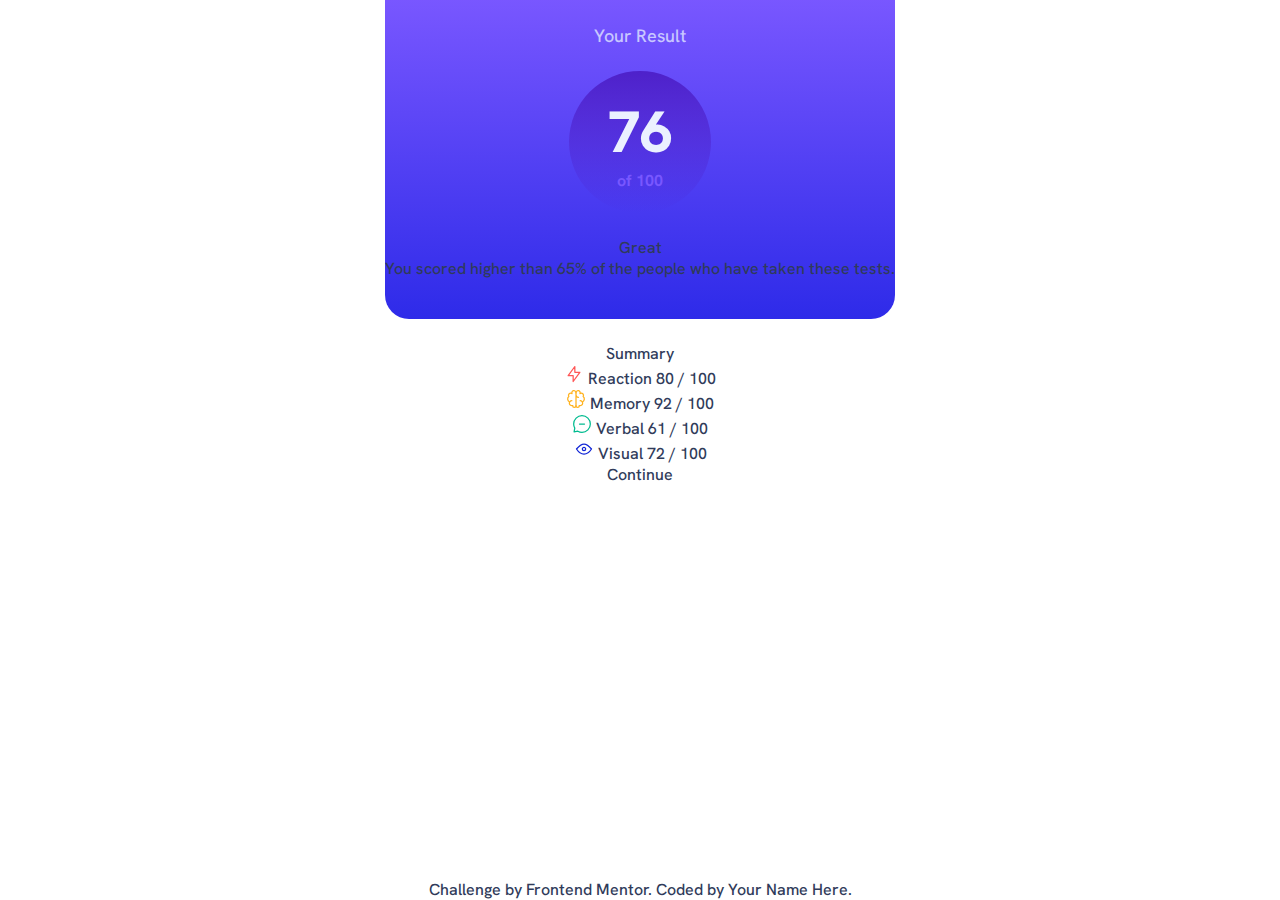
==== index.html @ b02c167d "Add styles to result-card__score-container and his children." ====
<!DOCTYPE html>
<html lang="en">
  <head>
    <meta charset="UTF-8" />
    <meta name="viewport" content="width=device-width, initial-scale=1.0" />
    <!-- displays site properly based on user's device -->
    <meta
      name="description"
      content="Frontend Mentor | Results summary component"
    />

    <link
      rel="icon"
      type="image/png"
      sizes="32x32"
      href="./assets/images/favicon-32x32.png"
    />

    <link
      rel="preload"
      href="/assets/fonts/static/hanken-grotesk-v8-latin-500.woff2"
      as="font"
      type="font/woff2"
      crossorigin
    />

    <link rel="stylesheet" href="css/main.css" />

    <title>Frontend Mentor | Results summary component</title>
  </head>
  <body>
    <main>
      <article class="result-card">
        <header class="result-card__header">
          <div class="result-card__score-container">
            <h1 class="result-card__title">Your Result</h1>
            <div class="result-card__score">
              <span class="result-card__score-number">76</span>
              <span class="result-card__score-max">of 100</span>
            </div>
          </div>

          <div class="result-card__content">
            <h2 class="result-card__subtitle">Great</h2>
            <p class="result-card__description">
              You scored higher than 65% of the people who have taken these
              tests.
            </p>
          </div>
        </header>

        <footer class="result-card__footer">
          <h3 class="result-card__footer-title">Summary</h3>

          <ul class="result-card__list">
            <li class="result-card__list-item">
              <img
                class="result-card__list-icon"
                src="/assets/images/icon-reaction.svg"
                alt="Reaction"
                aria-hidden="true"
              />
              <span class="result-card__list-text">Reaction</span>
              <span class="result-card__list-score">80 / 100</span>
            </li>
            <li class="result-card__list-item">
              <img
                class="result-card__list-icon"
                src="/assets/images/icon-memory.svg"
                alt="Reaction"
                aria-hidden="true"
              />
              <span class="result-card__list-text">Memory</span>
              <span class="result-card__list-score">92 / 100</span>
            </li>
            <li class="result-card__list-item">
              <img
                class="result-card__list-icon"
                src="/assets/images/icon-verbal.svg"
                alt="Reaction"
                aria-hidden="true"
              />
              <span class="result-card__list-text">Verbal</span>
              <span class="result-card__list-score">61 / 100</span>
            </li>
            <li class="result-card__list-item">
              <img
                class="result-card__list-icon"
                src="/assets/images/icon-visual.svg"
                alt="Reaction"
                aria-hidden="true"
              />
              <span class="result-card__list-text">Visual</span>
              <span class="result-card__list-score">72 / 100</span>
            </li>
          </ul>

          <button class="result-card__button">Continue</button>
        </footer>
      </article>
    </main>
    <footer class="attribution">
      Challenge by
      <a href="https://www.frontendmentor.io?ref=challenge" target="_blank"
        >Frontend Mentor</a
      >. Coded by <a href="#">Your Name Here</a>.
    </footer>
  </body>
</html>
---- css/main.css ----
*:where(:not(html, iframe, canvas, img, svg, video, audio):not(svg *, symbol *)) {
  all: unset;
  display: revert;
}

/* Preferred box-sizing value */
*,
*::before,
*::after {
  box-sizing: border-box;
}

/* Fix mobile Safari increase font-size on landscape mode */
html {
  -moz-text-size-adjust: none;
  -webkit-text-size-adjust: none;
  text-size-adjust: none;
}

/* Reapply the pointer cursor for anchor tags */
a,
button {
  cursor: revert;
}

/* Remove list styles (bullets/numbers) */
ol,
ul,
menu,
summary {
  list-style: none;
}

/* Firefox: solve issue where nested ordered lists continue numbering from parent (https://bugzilla.mozilla.org/show_bug.cgi?id=1881517) */
ol {
  counter-reset: revert;
}

/* For images to not be able to exceed their container */
img {
  max-inline-size: 100%;
  max-block-size: 100%;
}

/* removes spacing between cells in tables */
table {
  border-collapse: collapse;
}

/* Safari - solving issue when using user-select:none on the <body> text input doesn't working */
input,
textarea {
  -moz-user-select: auto;
       user-select: auto;
  -webkit-user-select: auto;
}

/* revert the 'white-space' property for textarea elements on Safari */
textarea {
  white-space: revert;
}

/* minimum style to allow to style meter element */
meter {
  -webkit-appearance: revert;
  -moz-appearance: revert;
       appearance: revert;
}

/* preformatted text - use only for this feature */
:where(pre) {
  all: revert;
  box-sizing: border-box;
}

/* reset default text opacity of input placeholder */
::-moz-placeholder {
  color: unset;
}
::placeholder {
  color: unset;
}

/* fix the feature of 'hidden' attribute.
display:revert; revert to element instead of attribute */
:where([hidden]) {
  display: none;
}

/* revert for bug in Chromium browsers
- fix for the content editable attribute will work properly.
- webkit-user-select: auto; added for Safari in case of using user-select:none on wrapper element*/
:where([contenteditable]:not([contenteditable=false])) {
  -moz-user-modify: read-write;
  -webkit-user-modify: read-write;
  overflow-wrap: break-word;
  line-break: after-white-space;
  -webkit-line-break: after-white-space;
  -moz-user-select: auto;
       user-select: auto;
  -webkit-user-select: auto;
}

/* apply back the draggable feature - exist only in Chromium and Safari */
:where([draggable=true]) {
  -webkit-user-drag: element;
}

/* Revert Modal native behavior */
:where(dialog:modal) {
  all: revert;
  box-sizing: border-box;
}

/* Remove details summary webkit styles */
::-webkit-details-marker {
  display: none;
}

html,
body {
  max-width: 100vw;
  overflow-x: hidden;
}

body {
  align-items: center;
  background-color: hsl(0, 0%, 100%);
  color: hsl(224, 30%, 27%);
  display: flex;
  flex-direction: column;
  font-family: "Hanken Grotesk", sans-serif;
  min-height: 100dvh;
  justify-content: space-between;
  text-align: center;
}

main {
  align-items: center;
  display: flex;
  flex-direction: column;
  justify-content: center;
  width: 100%;
}

/* hanken-grotesk-500 - latin */
@font-face {
  font-display: swap; /* Check https://developer.mozilla.org/en-US/docs/Web/CSS/@font-face/font-display for other options. */
  font-family: "Hanken Grotesk";
  font-style: normal;
  font-weight: 500;
  src: url("../assets/fonts/static/hanken-grotesk-v8-latin-500.woff2") format("woff2"); /* Chrome 36+, Opera 23+, Firefox 39+, Safari 12+, iOS 10+ */
}
/* hanken-grotesk-700 - latin */
@font-face {
  font-display: swap; /* Check https://developer.mozilla.org/en-US/docs/Web/CSS/@font-face/font-display for other options. */
  font-family: "Hanken Grotesk";
  font-style: normal;
  font-weight: 700;
  src: url("../assets/fonts/static/hanken-grotesk-v8-latin-700.woff2") format("woff2"); /* Chrome 36+, Opera 23+, Firefox 39+, Safari 12+, iOS 10+ */
}
/* hanken-grotesk-800 - latin */
@font-face {
  font-display: swap; /* Check https://developer.mozilla.org/en-US/docs/Web/CSS/@font-face/font-display for other options. */
  font-family: "Hanken Grotesk";
  font-style: normal;
  font-weight: 800;
  src: url("../assets/fonts/static/hanken-grotesk-v8-latin-800.woff2") format("woff2"); /* Chrome 36+, Opera 23+, Firefox 39+, Safari 12+, iOS 10+ */
}
.result-card {
  display: flex;
  flex-direction: column;
  gap: 1.5rem;
}
.result-card .result-card__header {
  background: linear-gradient(to bottom, hsl(252, 100%, 67%), hsl(241, 81%, 54%));
  border-radius: 0 0 1.5rem 1.5rem;
  align-items: center;
  display: flex;
  flex-direction: column;
  gap: 1.5rem;
  padding: 1.5rem 0 2.5rem;
}
.result-card .result-card__score-container {
  align-items: center;
  display: flex;
  flex-direction: column;
  gap: 1.5rem;
}
.result-card .result-card__title {
  color: hsl(241, 100%, 89%);
  font-size: 1.125rem;
}
.result-card .result-card__score {
  align-items: center;
  display: flex;
  flex-direction: column;
  gap: 0;
  background: linear-gradient(to bottom, hsl(256, 72%, 46%), hsla(241, 72%, 46%, 0));
  border-radius: 100%;
  height: 8.875rem;
  justify-content: center;
  width: 8.875rem;
}
.result-card .result-card__score-number {
  color: hsl(221, 100%, 96%);
  display: block;
  font-size: 3.625rem;
  font-weight: 800;
}
.result-card .result-card__score-max {
  color: hsl(252, 100%, 67%);
  display: block;
  font-weight: 700;
}
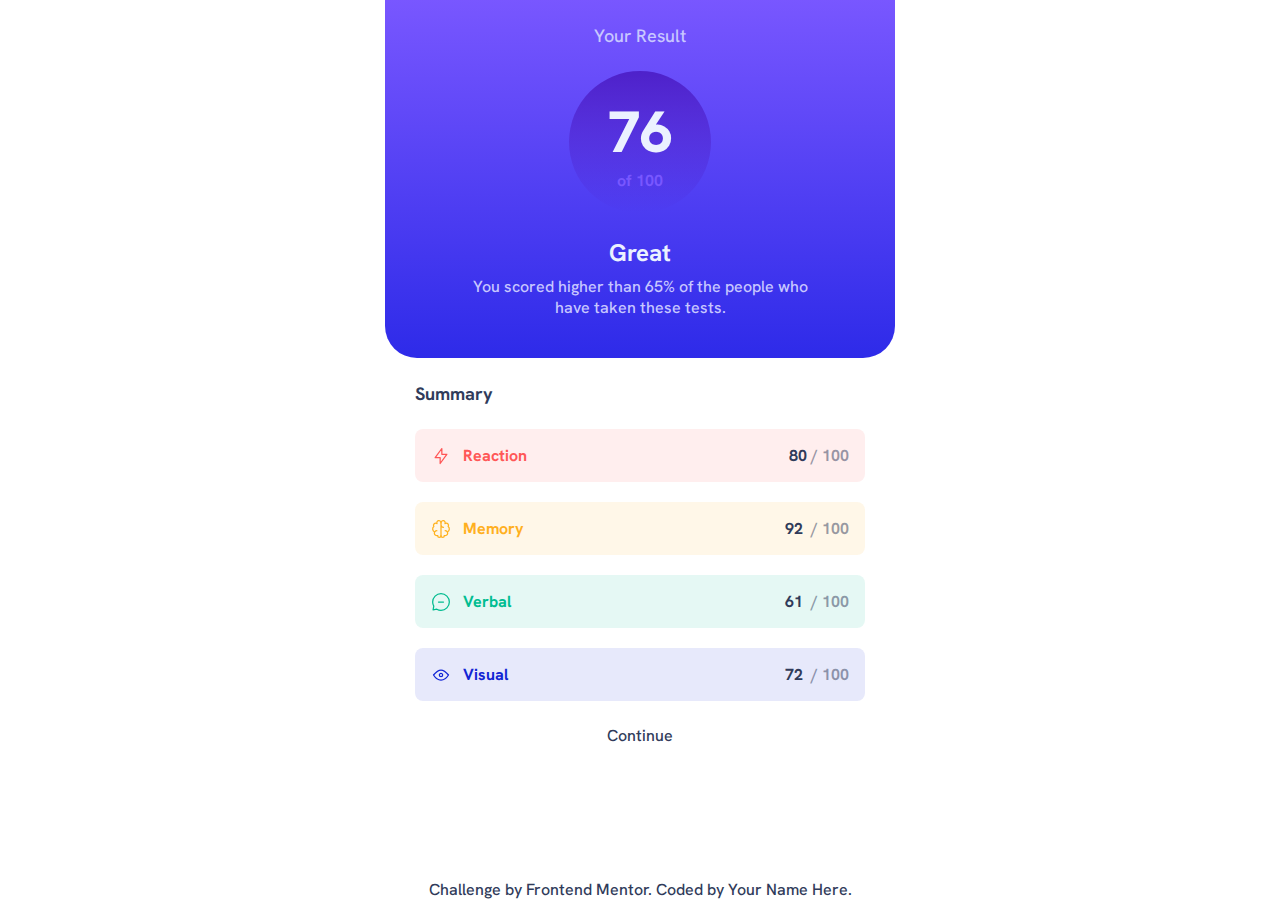
==== commit 796c9b90: "Add styles to summary list." ====
--- a/index.html
+++ b/index.html
@@ -53,45 +53,77 @@
           <h3 class="result-card__footer-title">Summary</h3>
 
           <ul class="result-card__list">
-            <li class="result-card__list-item">
-              <img
-                class="result-card__list-icon"
-                src="/assets/images/icon-reaction.svg"
-                alt="Reaction"
-                aria-hidden="true"
-              />
-              <span class="result-card__list-text">Reaction</span>
-              <span class="result-card__list-score">80 / 100</span>
+            <li class="result-card__list-item result-card__list-item--reaction">
+              <div class="result-card__list-icon-container">
+                <img
+                  class="result-card__list-icon"
+                  src="/assets/images/icon-reaction.svg"
+                  alt="Reaction"
+                  aria-hidden="true"
+                />
+                <span class="result-card__list-text">Reaction</span>
+              </div>
+              <span class="result-card__list-score"
+                >80&nbsp;<span
+                  class="result-card__list-score result-card__list-score--light"
+                  >/ 100</span
+                ></span
+              >
             </li>
-            <li class="result-card__list-item">
-              <img
-                class="result-card__list-icon"
-                src="/assets/images/icon-memory.svg"
-                alt="Reaction"
-                aria-hidden="true"
-              />
-              <span class="result-card__list-text">Memory</span>
-              <span class="result-card__list-score">92 / 100</span>
+            <li class="result-card__list-item result-card__list-item--memory">
+              <div class="result-card__list-icon-container">
+                <img
+                  class="result-card__list-icon"
+                  src="/assets/images/icon-memory.svg"
+                  alt="Reaction"
+                  aria-hidden="true"
+                />
+                <span class="result-card__list-text">Memory</span>
+              </div>
+              <span class="result-card__list-score"
+                >92&nbsp;
+                <span
+                  class="result-card__list-score result-card__list-score--light"
+                  >/ 100</span
+                >
+              </span>
             </li>
-            <li class="result-card__list-item">
-              <img
-                class="result-card__list-icon"
-                src="/assets/images/icon-verbal.svg"
-                alt="Reaction"
-                aria-hidden="true"
-              />
-              <span class="result-card__list-text">Verbal</span>
-              <span class="result-card__list-score">61 / 100</span>
+            <li class="result-card__list-item result-card__list-item--verbal">
+              <div class="result-card__list-icon-container">
+                <img
+                  class="result-card__list-icon"
+                  src="/assets/images/icon-verbal.svg"
+                  alt="Reaction"
+                  aria-hidden="true"
+                />
+                <span class="result-card__list-text">Verbal</span>
+              </div>
+              <span class="result-card__list-score"
+                >61&nbsp;
+                <span
+                  class="result-card__list-score result-card__list-score--light"
+                  >/ 100</span
+                ></span
+              >
             </li>
-            <li class="result-card__list-item">
-              <img
-                class="result-card__list-icon"
-                src="/assets/images/icon-visual.svg"
-                alt="Reaction"
-                aria-hidden="true"
-              />
-              <span class="result-card__list-text">Visual</span>
-              <span class="result-card__list-score">72 / 100</span>
+            <li class="result-card__list-item result-card__list-item--visual">
+              <div class="result-card__list-icon-container">
+                <img
+                  class="result-card__list-icon"
+                  src="/assets/images/icon-visual.svg"
+                  alt="Reaction"
+                  aria-hidden="true"
+                />
+                <span class="result-card__list-text">Visual</span>
+              </div>
+              <span class="result-card__list-score"
+                >72&nbsp;
+                <span
+                  class="result-card__list-score result-card__list-score--light"
+                >
+                  / 100</span
+                ></span
+              >
             </li>
           </ul>
 
--- a/css/main.css
+++ b/css/main.css
@@ -172,26 +172,27 @@
   flex-direction: column;
   gap: 1.5rem;
 }
-.result-card .result-card__header {
+
+.result-card__header {
   background: linear-gradient(to bottom, hsl(252, 100%, 67%), hsl(241, 81%, 54%));
-  border-radius: 0 0 1.5rem 1.5rem;
+  border-radius: 0 0 2rem 2rem;
   align-items: center;
   display: flex;
   flex-direction: column;
   gap: 1.5rem;
   padding: 1.5rem 0 2.5rem;
 }
-.result-card .result-card__score-container {
-  align-items: center;
-  display: flex;
-  flex-direction: column;
-  gap: 1.5rem;
-}
-.result-card .result-card__title {
+.result-card__score-container {
+  align-items: center;
+  display: flex;
+  flex-direction: column;
+  gap: 1.5rem;
+}
+.result-card__title {
   color: hsl(241, 100%, 89%);
   font-size: 1.125rem;
 }
-.result-card .result-card__score {
+.result-card__score {
   align-items: center;
   display: flex;
   flex-direction: column;
@@ -202,14 +203,90 @@
   justify-content: center;
   width: 8.875rem;
 }
-.result-card .result-card__score-number {
+.result-card__score-number {
   color: hsl(221, 100%, 96%);
   display: block;
   font-size: 3.625rem;
   font-weight: 800;
 }
-.result-card .result-card__score-max {
+.result-card__score-max {
   color: hsl(252, 100%, 67%);
   display: block;
   font-weight: 700;
+}
+.result-card__content {
+  align-items: center;
+  display: flex;
+  flex-direction: column;
+  gap: 0.5rem;
+  width: 70%;
+}
+.result-card__subtitle {
+  color: hsl(221, 100%, 96%);
+  font-size: 1.5rem;
+  font-weight: 700;
+}
+.result-card__description {
+  color: hsl(241, 100%, 89%);
+  font-weight: 500;
+}
+
+.result-card__footer {
+  align-items: center;
+  display: flex;
+  flex-direction: column;
+  gap: 1.5rem;
+  padding: 0 1.875rem;
+}
+.result-card__footer-title {
+  color: hsl(224, 30%, 27%);
+  font-size: 1.125rem;
+  font-weight: 700;
+  align-self: flex-start;
+}
+.result-card__list {
+  align-items: center;
+  display: flex;
+  flex-direction: column;
+  gap: 1.25rem;
+  width: 100%;
+}
+
+.result-card__list-item {
+  border-radius: 0.5rem;
+  display: flex;
+  justify-content: space-between;
+  padding: 1rem;
+  width: 100%;
+}
+.result-card__list-item--reaction {
+  background-color: hsla(0, 100%, 67%, 0.1);
+  color: hsl(0, 100%, 67%);
+}
+.result-card__list-item--memory {
+  background-color: hsla(39, 100%, 56%, 0.1);
+  color: hsl(39, 100%, 56%);
+}
+.result-card__list-item--verbal {
+  background-color: hsla(166, 100%, 37%, 0.1);
+  color: hsl(166, 100%, 37%);
+}
+.result-card__list-item--visual {
+  background-color: hsla(234, 85%, 45%, 0.1);
+  color: hsl(234, 85%, 45%);
+}
+.result-card__list-icon-container {
+  align-items: center;
+  display: flex;
+  gap: 0.75rem;
+}
+.result-card__list-text {
+  font-weight: 700;
+}
+.result-card__list-score {
+  color: hsl(224, 30%, 27%);
+  font-weight: 700;
+}
+.result-card__list-score--light {
+  color: hsla(224, 30%, 27%, 0.5);
 }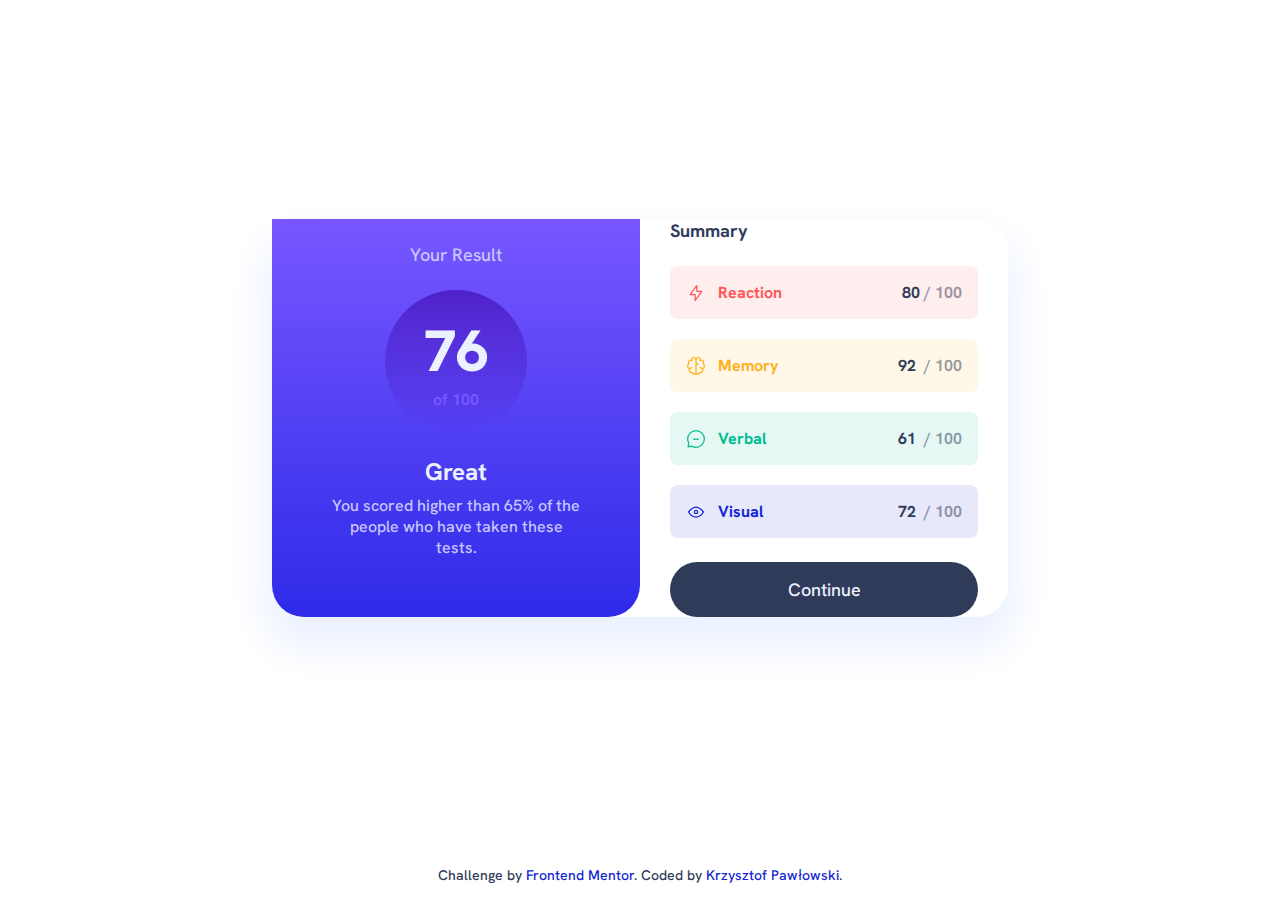
==== commit c763b75d: "Add a shadow to the main component at a minimum screen width of 736px." ====
--- a/index.html
+++ b/index.html
@@ -133,9 +133,12 @@
     </main>
     <footer class="attribution">
       Challenge by
-      <a href="https://www.frontendmentor.io?ref=challenge" target="_blank"
+      <a
+        class="attribution__link"
+        href="https://www.frontendmentor.io?ref=challenge"
+        target="_blank"
         >Frontend Mentor</a
-      >. Coded by <a href="#">Your Name Here</a>.
+      >. Coded by <a class="attribution__link" href="#">Krzysztof Pawłowski</a>.
     </footer>
   </body>
 </html>
--- a/css/main.css
+++ b/css/main.css
@@ -139,8 +139,15 @@
   align-items: center;
   display: flex;
   flex-direction: column;
-  justify-content: center;
+  min-height: 100dvh;
   width: 100%;
+}
+@media (min-width: 736px) {
+  main {
+    justify-content: center;
+    flex: 1 1 auto;
+    min-height: initial;
+  }
 }
 
 /* hanken-grotesk-500 - latin */
@@ -167,10 +174,30 @@
   font-weight: 800;
   src: url("../assets/fonts/static/hanken-grotesk-v8-latin-800.woff2") format("woff2"); /* Chrome 36+, Opera 23+, Firefox 39+, Safari 12+, iOS 10+ */
 }
+.attribution {
+  font-size: 0.875rem;
+  padding: 1.875rem 0 1rem;
+  text-align: center;
+}
+.attribution__link {
+  color: hsl(234, 85%, 45%);
+}
+
 .result-card {
   display: flex;
   flex-direction: column;
   gap: 1.5rem;
+}
+@media (min-width: 736px) {
+  .result-card {
+    box-shadow: 0 1.5rem 2.5rem 0.5rem hsl(221, 100%, 96%);
+    border-radius: 2rem;
+    display: grid;
+    gap: 0;
+    grid-template-columns: 1fr 1fr;
+    max-width: 736px;
+    width: 100%;
+  }
 }
 
 .result-card__header {
@@ -289,4 +316,13 @@
 }
 .result-card__list-score--light {
   color: hsla(224, 30%, 27%, 0.5);
+}
+
+.result-card__button {
+  background-color: hsl(224, 30%, 27%);
+  border-radius: 5rem;
+  color: hsl(221, 100%, 96%);
+  font-size: 1.125rem;
+  padding: 1rem 0;
+  width: 100%;
 }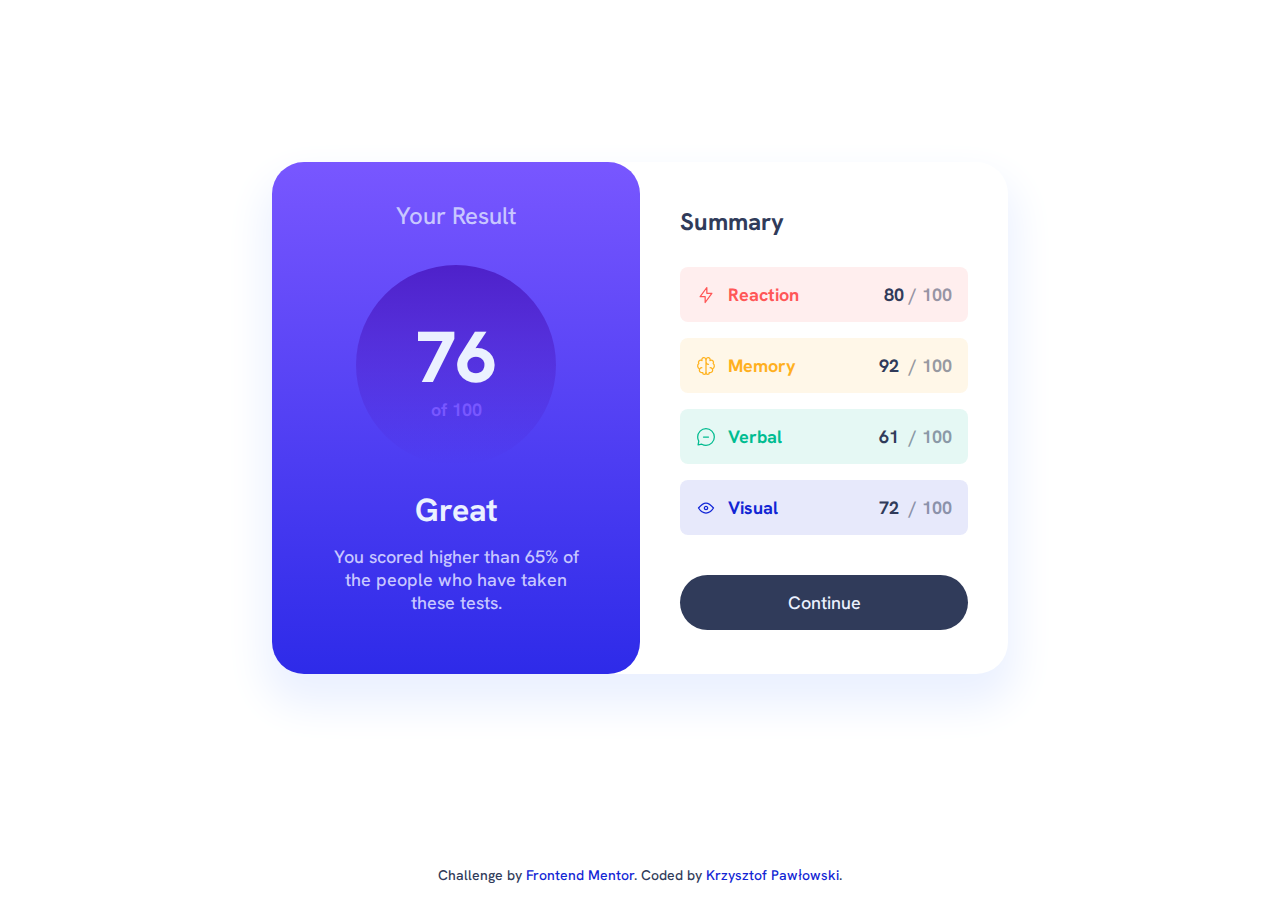
==== commit b637ce2d: "Add styles to result-card__footer at a minimum screen width of 736px." ====
--- a/index.html
+++ b/index.html
@@ -50,82 +50,85 @@
         </header>
 
         <footer class="result-card__footer">
-          <h3 class="result-card__footer-title">Summary</h3>
-
-          <ul class="result-card__list">
-            <li class="result-card__list-item result-card__list-item--reaction">
-              <div class="result-card__list-icon-container">
-                <img
-                  class="result-card__list-icon"
-                  src="/assets/images/icon-reaction.svg"
-                  alt="Reaction"
-                  aria-hidden="true"
-                />
-                <span class="result-card__list-text">Reaction</span>
-              </div>
-              <span class="result-card__list-score"
-                >80&nbsp;<span
-                  class="result-card__list-score result-card__list-score--light"
-                  >/ 100</span
-                ></span
+          <div class="result-card__list-container">
+            <h3 class="result-card__footer-title">Summary</h3>
+            <ul class="result-card__list">
+              <li
+                class="result-card__list-item result-card__list-item--reaction"
               >
-            </li>
-            <li class="result-card__list-item result-card__list-item--memory">
-              <div class="result-card__list-icon-container">
-                <img
-                  class="result-card__list-icon"
-                  src="/assets/images/icon-memory.svg"
-                  alt="Reaction"
-                  aria-hidden="true"
-                />
-                <span class="result-card__list-text">Memory</span>
-              </div>
-              <span class="result-card__list-score"
-                >92&nbsp;
-                <span
-                  class="result-card__list-score result-card__list-score--light"
-                  >/ 100</span
+                <div class="result-card__list-icon-container">
+                  <img
+                    class="result-card__list-icon"
+                    src="/assets/images/icon-reaction.svg"
+                    alt="Reaction"
+                    aria-hidden="true"
+                  />
+                  <span class="result-card__list-text">Reaction</span>
+                </div>
+                <span class="result-card__list-score"
+                  >80&nbsp;<span
+                    class="result-card__list-score result-card__list-score--light"
+                    >/ 100</span
+                  ></span
                 >
-              </span>
-            </li>
-            <li class="result-card__list-item result-card__list-item--verbal">
-              <div class="result-card__list-icon-container">
-                <img
-                  class="result-card__list-icon"
-                  src="/assets/images/icon-verbal.svg"
-                  alt="Reaction"
-                  aria-hidden="true"
-                />
-                <span class="result-card__list-text">Verbal</span>
-              </div>
-              <span class="result-card__list-score"
-                >61&nbsp;
-                <span
-                  class="result-card__list-score result-card__list-score--light"
-                  >/ 100</span
-                ></span
-              >
-            </li>
-            <li class="result-card__list-item result-card__list-item--visual">
-              <div class="result-card__list-icon-container">
-                <img
-                  class="result-card__list-icon"
-                  src="/assets/images/icon-visual.svg"
-                  alt="Reaction"
-                  aria-hidden="true"
-                />
-                <span class="result-card__list-text">Visual</span>
-              </div>
-              <span class="result-card__list-score"
-                >72&nbsp;
-                <span
-                  class="result-card__list-score result-card__list-score--light"
+              </li>
+              <li class="result-card__list-item result-card__list-item--memory">
+                <div class="result-card__list-icon-container">
+                  <img
+                    class="result-card__list-icon"
+                    src="/assets/images/icon-memory.svg"
+                    alt="Reaction"
+                    aria-hidden="true"
+                  />
+                  <span class="result-card__list-text">Memory</span>
+                </div>
+                <span class="result-card__list-score"
+                  >92&nbsp;
+                  <span
+                    class="result-card__list-score result-card__list-score--light"
+                    >/ 100</span
+                  >
+                </span>
+              </li>
+              <li class="result-card__list-item result-card__list-item--verbal">
+                <div class="result-card__list-icon-container">
+                  <img
+                    class="result-card__list-icon"
+                    src="/assets/images/icon-verbal.svg"
+                    alt="Reaction"
+                    aria-hidden="true"
+                  />
+                  <span class="result-card__list-text">Verbal</span>
+                </div>
+                <span class="result-card__list-score"
+                  >61&nbsp;
+                  <span
+                    class="result-card__list-score result-card__list-score--light"
+                    >/ 100</span
+                  ></span
                 >
-                  / 100</span
-                ></span
-              >
-            </li>
-          </ul>
+              </li>
+              <li class="result-card__list-item result-card__list-item--visual">
+                <div class="result-card__list-icon-container">
+                  <img
+                    class="result-card__list-icon"
+                    src="/assets/images/icon-visual.svg"
+                    alt="Reaction"
+                    aria-hidden="true"
+                  />
+                  <span class="result-card__list-text">Visual</span>
+                </div>
+                <span class="result-card__list-score"
+                  >72&nbsp;
+                  <span
+                    class="result-card__list-score result-card__list-score--light"
+                  >
+                    / 100</span
+                  ></span
+                >
+              </li>
+            </ul>
+          </div>
 
           <button class="result-card__button">Continue</button>
         </footer>
--- a/css/main.css
+++ b/css/main.css
@@ -195,6 +195,7 @@
     display: grid;
     gap: 0;
     grid-template-columns: 1fr 1fr;
+    height: 32rem;
     max-width: 736px;
     width: 100%;
   }
@@ -209,26 +210,51 @@
   gap: 1.5rem;
   padding: 1.5rem 0 2.5rem;
 }
+@media (min-width: 736px) {
+  .result-card__header {
+    border-radius: 2rem;
+    padding: 2.375rem 0 2.375rem;
+  }
+}
 .result-card__score-container {
   align-items: center;
   display: flex;
   flex-direction: column;
   gap: 1.5rem;
+}
+@media (min-width: 736px) {
+  .result-card__score-container {
+    align-items: center;
+    display: flex;
+    flex-direction: column;
+    gap: 2.125rem;
+  }
 }
 .result-card__title {
   color: hsl(241, 100%, 89%);
   font-size: 1.125rem;
 }
+@media (min-width: 736px) {
+  .result-card__title {
+    font-size: 1.5rem;
+  }
+}
 .result-card__score {
   align-items: center;
   display: flex;
   flex-direction: column;
   gap: 0;
   background: linear-gradient(to bottom, hsl(256, 72%, 46%), hsla(241, 72%, 46%, 0));
-  border-radius: 100%;
+  border-radius: 50%;
   height: 8.875rem;
   justify-content: center;
   width: 8.875rem;
+}
+@media (min-width: 736px) {
+  .result-card__score {
+    height: 12.5rem;
+    width: 12.5rem;
+  }
 }
 .result-card__score-number {
   color: hsl(221, 100%, 96%);
@@ -236,27 +262,56 @@
   font-size: 3.625rem;
   font-weight: 800;
 }
+@media (min-width: 736px) {
+  .result-card__score-number {
+    font-size: 4.5rem;
+    margin-bottom: -6px;
+  }
+}
 .result-card__score-max {
   color: hsl(252, 100%, 67%);
   display: block;
   font-weight: 700;
 }
+@media (min-width: 736px) {
+  .result-card__score-max {
+    font-size: 1.125rem;
+  }
+}
 .result-card__content {
   align-items: center;
   display: flex;
   flex-direction: column;
   gap: 0.5rem;
   width: 70%;
+}
+@media (min-width: 736px) {
+  .result-card__content {
+    align-items: center;
+    display: flex;
+    flex-direction: column;
+    gap: 0.875rem;
+  }
 }
 .result-card__subtitle {
   color: hsl(221, 100%, 96%);
   font-size: 1.5rem;
   font-weight: 700;
 }
+@media (min-width: 736px) {
+  .result-card__subtitle {
+    font-size: 2rem;
+  }
+}
 .result-card__description {
   color: hsl(241, 100%, 89%);
   font-weight: 500;
 }
+@media (min-width: 736px) {
+  .result-card__description {
+    font-size: 1.125rem;
+  }
+}
 
 .result-card__footer {
   align-items: center;
@@ -264,6 +319,31 @@
   flex-direction: column;
   gap: 1.5rem;
   padding: 0 1.875rem;
+}
+@media (min-width: 736px) {
+  .result-card__footer {
+    align-items: center;
+    display: flex;
+    flex-direction: column;
+    gap: 2.5rem;
+    justify-content: center;
+    padding: 0 2.5rem;
+  }
+}
+.result-card__list-container {
+  align-items: center;
+  display: flex;
+  flex-direction: column;
+  gap: 1.5rem;
+  width: 100%;
+}
+@media (min-width: 736px) {
+  .result-card__list-container {
+    align-items: center;
+    display: flex;
+    flex-direction: column;
+    gap: 1.875rem;
+  }
 }
 .result-card__footer-title {
   color: hsl(224, 30%, 27%);
@@ -271,12 +351,25 @@
   font-weight: 700;
   align-self: flex-start;
 }
+@media (min-width: 736px) {
+  .result-card__footer-title {
+    font-size: 1.5rem;
+  }
+}
 .result-card__list {
   align-items: center;
   display: flex;
   flex-direction: column;
   gap: 1.25rem;
   width: 100%;
+}
+@media (min-width: 736px) {
+  .result-card__list {
+    align-items: center;
+    display: flex;
+    flex-direction: column;
+    gap: 1rem;
+  }
 }
 
 .result-card__list-item {
@@ -310,9 +403,19 @@
 .result-card__list-text {
   font-weight: 700;
 }
+@media (min-width: 736px) {
+  .result-card__list-text {
+    font-size: 1.125rem;
+  }
+}
 .result-card__list-score {
   color: hsl(224, 30%, 27%);
   font-weight: 700;
+}
+@media (min-width: 736px) {
+  .result-card__list-score {
+    font-size: 1.125rem;
+  }
 }
 .result-card__list-score--light {
   color: hsla(224, 30%, 27%, 0.5);
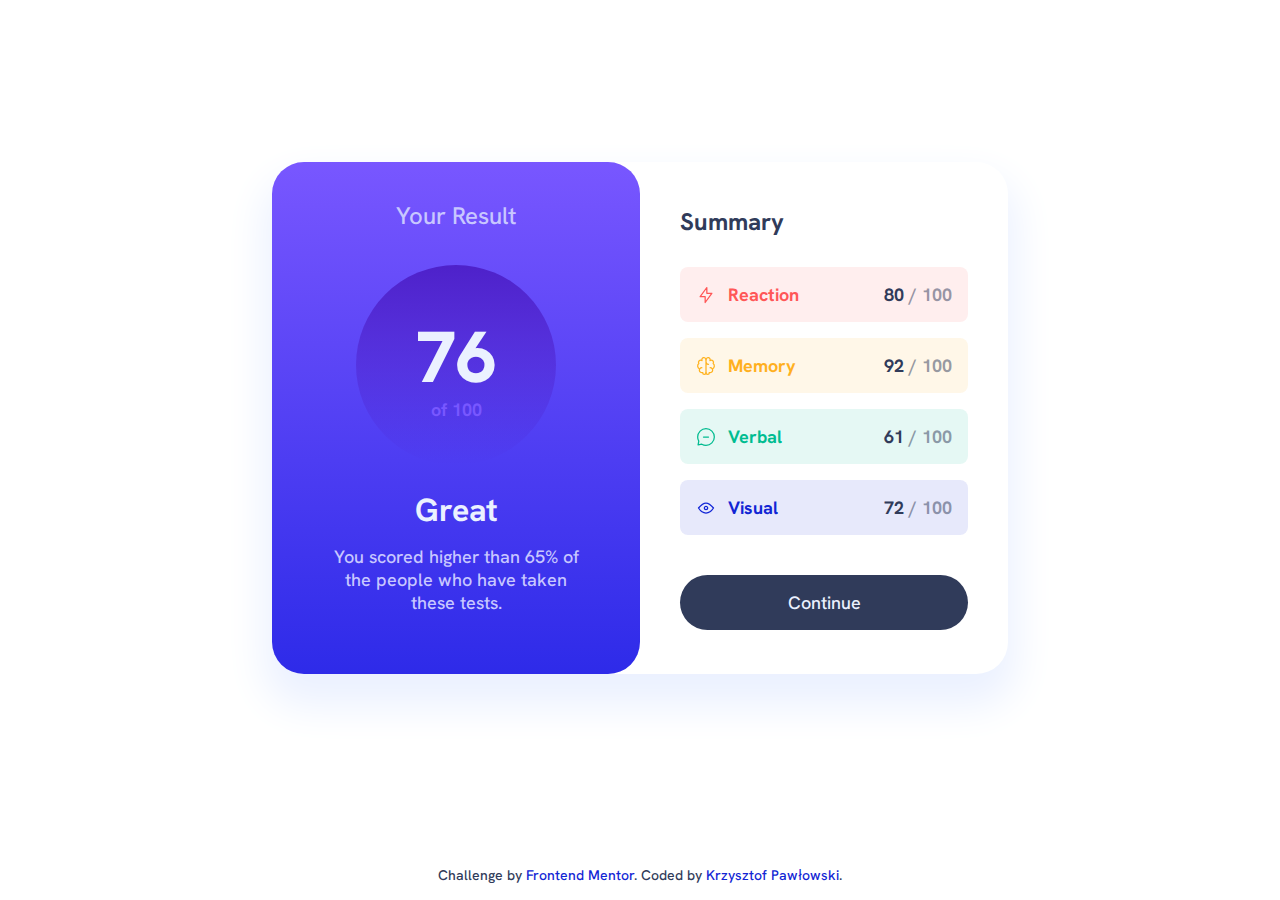
==== commit fec02205: "Get data from data.json file." ====
--- a/index.html
+++ b/index.html
@@ -16,17 +16,11 @@
       href="./assets/images/favicon-32x32.png"
     />
 
-    <link
-      rel="preload"
-      href="/assets/fonts/static/hanken-grotesk-v8-latin-500.woff2"
-      as="font"
-      type="font/woff2"
-      crossorigin
-    />
-
     <link rel="stylesheet" href="css/main.css" />
 
     <title>Frontend Mentor | Results summary component</title>
+
+    <script src="js/script.js" defer></script>
   </head>
   <body>
     <main>
@@ -52,82 +46,7 @@
         <footer class="result-card__footer">
           <div class="result-card__list-container">
             <h3 class="result-card__footer-title">Summary</h3>
-            <ul class="result-card__list">
-              <li
-                class="result-card__list-item result-card__list-item--reaction"
-              >
-                <div class="result-card__list-icon-container">
-                  <img
-                    class="result-card__list-icon"
-                    src="/assets/images/icon-reaction.svg"
-                    alt="Reaction"
-                    aria-hidden="true"
-                  />
-                  <span class="result-card__list-text">Reaction</span>
-                </div>
-                <span class="result-card__list-score"
-                  >80&nbsp;<span
-                    class="result-card__list-score result-card__list-score--light"
-                    >/ 100</span
-                  ></span
-                >
-              </li>
-              <li class="result-card__list-item result-card__list-item--memory">
-                <div class="result-card__list-icon-container">
-                  <img
-                    class="result-card__list-icon"
-                    src="/assets/images/icon-memory.svg"
-                    alt="Reaction"
-                    aria-hidden="true"
-                  />
-                  <span class="result-card__list-text">Memory</span>
-                </div>
-                <span class="result-card__list-score"
-                  >92&nbsp;
-                  <span
-                    class="result-card__list-score result-card__list-score--light"
-                    >/ 100</span
-                  >
-                </span>
-              </li>
-              <li class="result-card__list-item result-card__list-item--verbal">
-                <div class="result-card__list-icon-container">
-                  <img
-                    class="result-card__list-icon"
-                    src="/assets/images/icon-verbal.svg"
-                    alt="Reaction"
-                    aria-hidden="true"
-                  />
-                  <span class="result-card__list-text">Verbal</span>
-                </div>
-                <span class="result-card__list-score"
-                  >61&nbsp;
-                  <span
-                    class="result-card__list-score result-card__list-score--light"
-                    >/ 100</span
-                  ></span
-                >
-              </li>
-              <li class="result-card__list-item result-card__list-item--visual">
-                <div class="result-card__list-icon-container">
-                  <img
-                    class="result-card__list-icon"
-                    src="/assets/images/icon-visual.svg"
-                    alt="Reaction"
-                    aria-hidden="true"
-                  />
-                  <span class="result-card__list-text">Visual</span>
-                </div>
-                <span class="result-card__list-score"
-                  >72&nbsp;
-                  <span
-                    class="result-card__list-score result-card__list-score--light"
-                  >
-                    / 100</span
-                  ></span
-                >
-              </li>
-            </ul>
+            <ul class="result-card__list"></ul>
           </div>
 
           <button class="result-card__button">Continue</button>
--- a/css/main.css
+++ b/css/main.css
@@ -428,4 +428,14 @@
   font-size: 1.125rem;
   padding: 1rem 0;
   width: 100%;
+}
+@media (min-width: 736px) {
+  .result-card__button {
+    cursor: pointer;
+  }
+}
+@media (min-width: 736px) {
+  .result-card__button:hover {
+    background: linear-gradient(to bottom, hsl(252, 100%, 67%), hsl(241, 81%, 54%));
+  }
 }